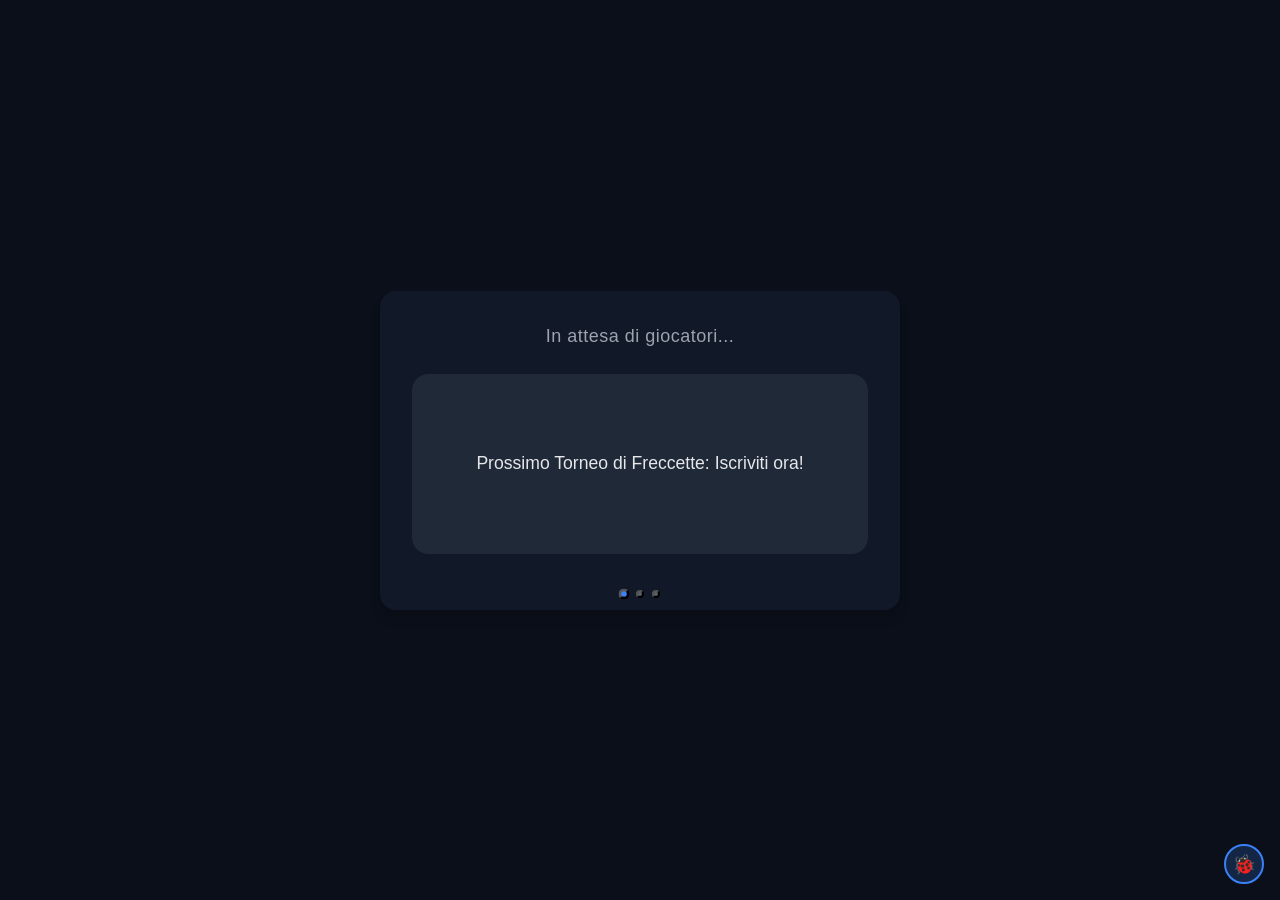
==== frontend/ui-locale/index.html @ 9a5e7460 "Add initial UI components and styles for game screen" ====
<!DOCTYPE html>
<html lang="it">
<head>
    <meta charset="UTF-8">
    <meta name="viewport" content="width=device-width, initial-scale=1.0">
    <title>PlayNode - Schermo Gioco</title>
    <link rel="icon" href="data:image/svg+xml,%3Csvg xmlns='http://www.w3.org/2000/svg' viewBox='0 0 100 100'%3E%3Ctext y='.9em' font-size='90'%3E⚽%3C/text%3E%3C/svg%3E">
    <link rel="stylesheet" href="style.css">
</head>
<body>
    <div class="container">
        <!-- Stato partita (aria-live per screen reader) -->
        <div id="game-status" class="status" aria-live="polite">In attesa di giocatori...</div>

        <!-- Elementi gioco (timer, punteggi, log) -->
        <div id="game-elements">
            <!-- Timer -->
            <div id="timer" class="timer" aria-label="Timer partita">05:00</div>

            <!-- Punteggi -->
            <div class="scores" aria-label="Punteggi">
                <div class="score-team" aria-labelledby="team1-label">
                    <div id="team1-label" class="team-label">Squadra 1</div>
                    <div class="team-score" id="score1" aria-label="Punteggio Squadra 1, zero">0</div>
                </div>
                <div class="score-team" aria-labelledby="team2-label">
                    <div id="team2-label" class="team-label">Squadra 2</div>
                    <div class="team-score" id="score2" aria-label="Punteggio Squadra 2, zero">0</div>
                </div>
            </div>

            <!-- Ultimo evento / Log -->
            <div id="event-log" class="log" aria-live="assertive">Pronto per iniziare...</div>
        </div>

        <!-- Carousel -->
        <div id="carousel" class="carousel" aria-label="Carosello promozionale">
            <div class="carousel-slide active" data-slide-index="0">Prossimo Torneo di Freccette: Iscriviti ora!</div>
            <div class="carousel-slide" data-slide-index="1">Offerta Speciale: 2 Medie a 10€</div>
            <div class="carousel-slide" data-slide-index="2">Happy Hour dalle 18:00 - 20:00!</div>
        </div>
        <!-- Carousel indicators -->
        <div id="carousel-indicators" class="carousel-indicators" aria-label="Indicatori carosello">
            <button class="indicator active" data-slide-to="0" aria-label="Slide 1, selezionata"></button>
            <button class="indicator" data-slide-to="1" aria-label="Slide 2"></button>
            <button class="indicator" data-slide-to="2" aria-label="Slide 3"></button>
        </div>

        <!-- Pulsanti di debug (nascosti di default) -->
        <div id="debug-panel" class="debug-panel" aria-label="Pannello di debug">
            <button id="debug-goal1">Goal Squadra 1</button>
            <button id="debug-goal2">Goal Squadra 2</button>
            <button id="debug-reset">Reset</button>
        </div>

        <!-- Overlay goal animation -->
        <div id="goal-overlay" class="goal-overlay" aria-hidden="true">GOAL!</div>
    </div>

    <!-- Debug toggle (hidden but accessible via keyboard) -->
    <button id="debug-toggle" class="debug-toggle" aria-label="Attiva modalità debug">🐞</button>

    <script src="app.js"></script>
</body>
</html>
---- frontend/ui-locale/style.css ----
:root {
    --bg-dark: #0b0f19;
    --bg-card: #111827;
    --bg-card-lighter: #1f2937;
    --primary-blue: #3b82f6;
    --primary-blue-hover: #2563eb;
    --success-green: #10b981;
    --success-green-dark: #059669;
    --error-red: #ef4444;
    --warning-amber: #f59e0b;
    --text-light: #e5e7eb;
    --text-muted: #9ca3af;
    --text-dark: #1f2937;
    --shadow-sm: 0 1px 3px rgba(0,0,0,0.12);
    --shadow-md: 0 4px 6px -1px rgba(0,0,0,0.1), 0 2px 4px -1px rgba(0,0,0,0.06);
    --shadow-lg: 0 10px 15px -3px rgba(0,0,0,0.1), 0 4px 6px -2px rgba(0,0,0,0.05);
    --radius-sm: 6px;
    --radius-md: 12px;
    --radius-lg: 16px;
    --transition-fast: 150ms ease;
    --transition-normal: 300ms ease;
    --transition-slow: 500ms ease;
    --font-sans: 'Inter', 'Roboto', 'Helvetica Neue', Arial, sans-serif;
    --font-mono: 'JetBrains Mono', 'Fira Code', monospace;
}

/* Reset & base */
*,
*::before,
*::after {
    box-sizing: border-box;
    margin: 0;
    padding: 0;
}

html {
    font-size: 100%; /* 16px base */
    scroll-behavior: smooth;
}

body {
    background-color: var(--bg-dark);
    color: var(--text-light);
    font-family: var(--font-sans);
    min-height: 100vh;
    display: flex;
    justify-content: center;
    align-items: center;
    padding: 1rem;
    line-height: 1.5;
    -webkit-font-smoothing: antialiased;
    -moz-osx-font-smoothing: grayscale;
}

/* Container */
.container {
    background: var(--bg-card);
    border-radius: var(--radius-lg);
    padding: 2rem;
    width: 100%;
    max-width: 520px;
    box-shadow: var(--shadow-lg);
    position: relative;
    overflow: hidden;
    text-align: center;
}

/* Status */
.status {
    font-size: 1.125rem;
    margin-bottom: 1.5rem;
    color: var(--text-muted);
    min-height: 1.5rem;
    letter-spacing: 0.5px;
    transition: color var(--transition-normal);
}

/* Timer */
.timer {
    font-size: clamp(2.5rem, 8vw, 4.5rem);
    font-weight: 800;
    letter-spacing: -0.5px;
    margin-bottom: 2rem;
    color: var(--primary-blue);
    font-feature-settings: "tnum";
    text-shadow: 0 0 8px rgba(59, 130, 246, 0.4);
    transition: transform var(--transition-fast);
}
.timer:hover {
    transform: scale(1.02);
}

/* Scores */
.scores {
    display: flex;
    justify-content: space-around;
    margin-bottom: 2rem;
    gap: 1.5rem;
}
.score-team {
    flex: 1;
    display: flex;
    flex-direction: column;
    align-items: center;
}
.team-label {
    font-size: 1rem;
    color: var(--text-muted);
    margin-bottom: 0.5rem;
    text-transform: uppercase;
    letter-spacing: 0.8px;
}
.team-score {
    font-size: clamp(3rem, 10vw, 5rem);
    font-weight: 900;
    color: var(--success-green);
    font-feature-settings: "tnum";
    min-height: 1em;
    display: inline-flex;
    align-items: center;
    justify-content: center;
    position: relative;
    transition: color var(--transition-fast), transform var(--transition-fast);
}

/* Score update animation */
.team-score.updated {
    animation: scorePop 0.6s ease;
}
@keyframes scorePop {
    0% { transform: scale(1); color: var(--success-green); text-shadow: 0 0 8px rgba(16,185,129,0.5); }
    30% { transform: scale(1.3); color: #fff; text-shadow: 0 0 12px rgba(255,255,255,0.8); }
    60% { transform: scale(1); color: var(--success-green); text-shadow: 0 0 8px rgba(16,185,129,0.5); }
    100% { transform: scale(1); color: var(--success-green); text-shadow: 0 0 8px rgba(16,185,129,0.5); }
}

/* Log */
.log {
    background: rgba(255,255,255,0.04);
    border: 1px solid rgba(255,255,255,0.08);
    border-radius: var(--radius-md);
    padding: 0.75rem 1rem;
    margin-bottom: 1.5rem;
    font-size: 0.95rem;
    min-height: 2.5rem;
    display: flex;
    align-items: center;
    justify-content: center;
    color: var(--text-light);
    backdrop-filter: blur(4px);
    transition: background-color var(--transition-normal), border-color var(--transition-normal);
}
.log.empty {
    color: var(--text-muted);
    font-style: italic;
}

/* Carousel */
.carousel {
    position: relative;
    width: 100%;
    height: 180px;
    overflow: hidden;
    border-radius: var(--radius-lg);
    background: var(--bg-dark);
    margin-bottom: 1.5rem;
    display: none; /* toggled by JS */
}
.carousel-slide {
    position: absolute;
    inset: 0;
    display: flex;
    align-items: center;
    justify-content: center;
    background: var(--bg-card-lighter);
    color: var(--text-light);
    font-size: 1.1rem;
    text-align: center;
    padding: 1rem;
    opacity: 0;
    transition: opacity var(--transition-slow) ease-in-out;
    pointer-events: none;
}
.carousel-slide.active {
    opacity: 1;
    pointer-events: auto;
    z-index: 2;
}
.carousel-indicators {
    position: absolute;
    bottom: 0.75rem;
    left: 50%;
    transform: translateX(-50%);
    display: flex;
    gap: 0.5rem;
    z-index: 3;
}
.indicator {
    width: 8px;
    height: 8px;
    background: rgba(255,255,255,0.3);
    border-radius: 50%;
    cursor: pointer;
    transition: background var(--transition-fast), transform var(--transition-fast);
}
.indicator.active,
.indicator:hover {
    background: var(--primary-blue);
    transform: scale(1.4);
}

/* Debug toggle */
.debug-toggle {
    position: fixed;
    bottom: 1rem;
    right: 1rem;
    width: 2.5rem;
    height: 2.5rem;
    border-radius: 50%;
    background: rgba(59,130,246,0.2);
    color: var(--primary-blue);
    border: 2px solid var(--primary-blue);
    font-size: 1.2rem;
    display: flex;
    align-items: center;
    justify-content: center;
    cursor: pointer;
    z-index: 1000;
    transition: all var(--transition-fast);
}
.debug-toggle:hover {
    background: var(--primary-blue);
    color: white;
    transform: scale(1.1);
}

/* Debug panel */
.debug-panel {
    display: none; /* toggled by JS */
    gap: 0.75rem;
    justify-content: center;
    margin-top: 1.5rem;
    padding-top: 1rem;
    border-top: 1px solid rgba(255,255,255,0.1);
}
.debug-panel button {
    background: var(--primary-blue);
    color: white;
    border: none;
    padding: 0.5rem 1rem;
    border-radius: var(--radius-sm);
    font-size: 0.9rem;
    cursor: pointer;
    transition: background var(--transition-fast), transform var(--transition-fast);
}
.debug-panel button:hover {
    background: var(--primary-blue-hover);
    transform: translateY(-2px);
}
.debug-panel button:active {
    transform: translateY(0);
}

/* Goal overlay */
.goal-overlay {
    position: fixed;
    inset: 0;
    display: flex;
    align-items: center;
    justify-content: center;
    font-size: clamp(5rem, 20vw, 10rem);
    font-weight: 900;
    pointer-events: none;
    z-index: 2000;
    opacity: 0;
    transform: scale(0.5);
    transition: opacity var(--transition-fast), transform var(--transition-fast);
}
.goal-overlay.show {
    opacity: 1;
    transform: scale(1.1);
    animation: goalPop var(--transition-slow) forwards;
}
@keyframes goalPop {
    0% { opacity: 0; transform: scale(0.5); }
    30% { opacity: 1; transform: scale(1.2); }
    100% { opacity: 0; transform: scale(1); }
}
.goal-overlay.team1 { color: var(--success-green); text-shadow: 0 0 20px var(--success-green), 0 0 30px var(--success-green); }
.goal-overlay.team2 { color: var(--error-red); text-shadow: 0 0 20px var(--error-red), 0 0 30px var(--error-red); }

/* Responsive tweaks */
@media (max-width: 480px) {
    .container {
        padding: 1.5rem;
    }
    .status {
        font-size: 1rem;
    }
    .scores {
        flex-direction: column;
        gap: 1rem;
    }
    .team-score {
        font-size: clamp(2.5rem, 8vw, 4rem);
    }
    .carousel {
        height: 150px;
    }
}

/* Accessibility: focus visible */
button:focus-visible,
.indicator:focus-visible {
    outline: 2px solid var(--primary-blue);
    outline-offset: 2px;
}
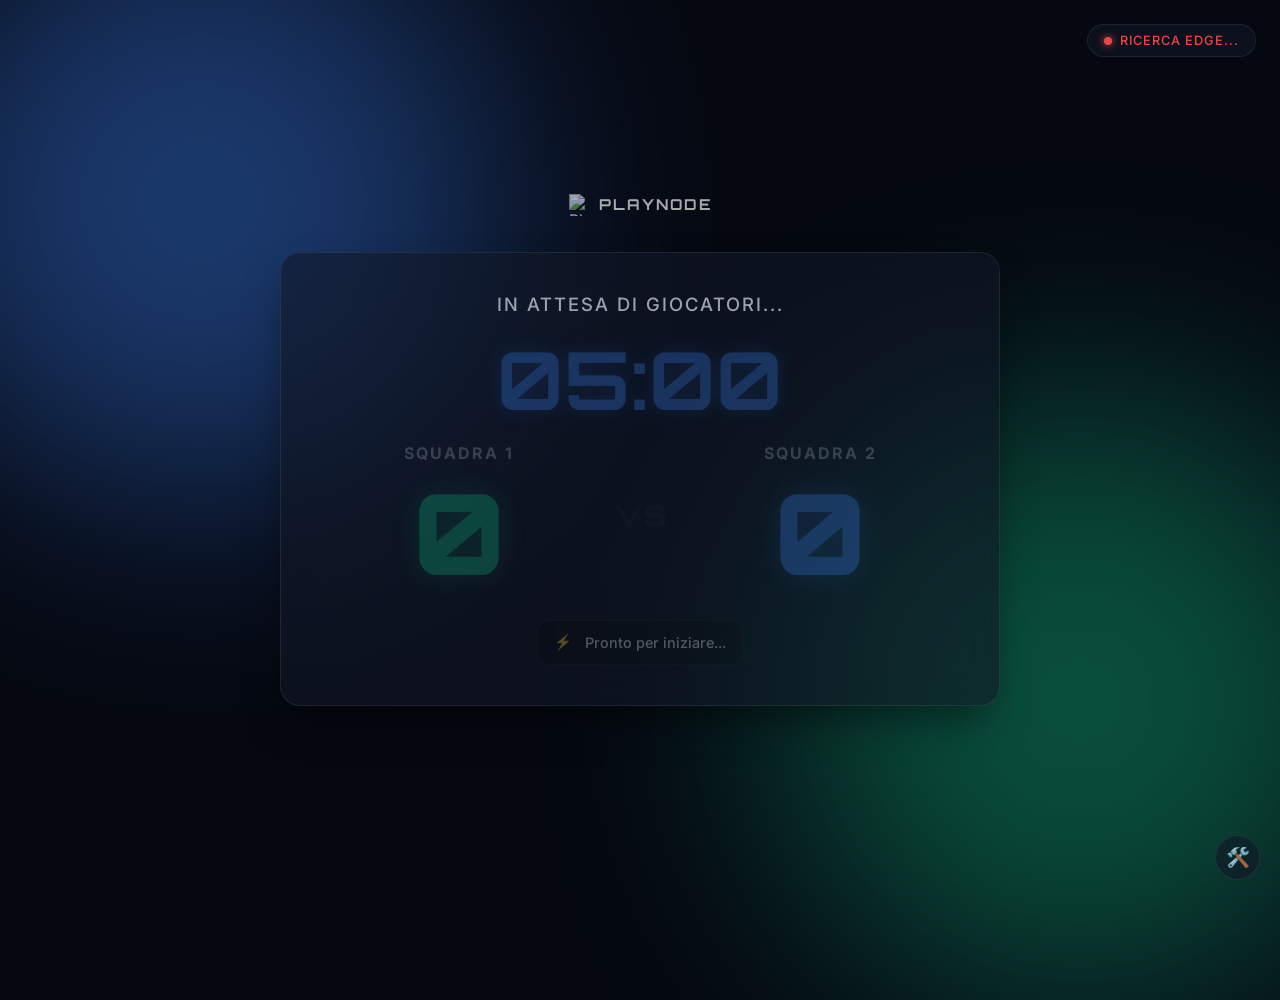
==== commit 69132f62: "Refactor PlayNode UI. Update HTML for better accessibility and layout, including new debug controls." ====
--- a/frontend/ui-locale/index.html
+++ b/frontend/ui-locale/index.html
@@ -1,65 +1,78 @@
 <!DOCTYPE html>
 <html lang="it">
+
 <head>
     <meta charset="UTF-8">
     <meta name="viewport" content="width=device-width, initial-scale=1.0">
     <title>PlayNode - Schermo Gioco</title>
-    <link rel="icon" href="data:image/svg+xml,%3Csvg xmlns='http://www.w3.org/2000/svg' viewBox='0 0 100 100'%3E%3Ctext y='.9em' font-size='90'%3E⚽%3C/text%3E%3C/svg%3E">
+    <link rel="preconnect" href="https://fonts.googleapis.com">
+    <link rel="preconnect" href="https://fonts.gstatic.com" crossorigin>
+    <link
+        href="https://fonts.googleapis.com/css2?family=Inter:wght@400;500;600&family=Orbitron:wght@700;900&display=swap"
+        rel="stylesheet">
+
+    <link rel="icon" type="image/png" href="./assets/img/Logo.png">
+
     <link rel="stylesheet" href="style.css">
 </head>
+
 <body>
-    <div class="container">
-        <!-- Stato partita (aria-live per screen reader) -->
-        <div id="game-status" class="status" aria-live="polite">In attesa di giocatori...</div>
+    <div class="ambient-light blue-light"></div>
+    <div class="ambient-light green-light"></div>
 
-        <!-- Elementi gioco (timer, punteggi, log) -->
-        <div id="game-elements">
-            <!-- Timer -->
-            <div id="timer" class="timer" aria-label="Timer partita">05:00</div>
+    <div id="connection-status" class="connection-badge offline" aria-label="Stato connessione Edge">
+        <span class="dot"></span> <span class="text">Edge Disconnesso</span>
+    </div>
 
-            <!-- Punteggi -->
-            <div class="scores" aria-label="Punteggi">
-                <div class="score-team" aria-labelledby="team1-label">
-                    <div id="team1-label" class="team-label">Squadra 1</div>
-                    <div class="team-score" id="score1" aria-label="Punteggio Squadra 1, zero">0</div>
+    <div>
+        <header class="minimal-brand">
+            <img src="./assets/img/Logo.png" alt="PlayNode Logo" class="brand-logo">
+            <span class="brand-name">PLAYNODE</span>
+        </header>
+    </div>
+
+    <main class="glass-container">
+        <header class="header">
+            <h1 id="game-status" class="status-text" aria-live="polite">In attesa di giocatori...</h1>
+        </header>
+
+        <section id="game-elements" class="game-board">
+            <div class="timer-wrapper">
+                <div id="timer" class="timer-display" aria-label="Timer partita">05:00</div>
+            </div>
+
+            <div class="scores-wrapper" aria-label="Punteggi">
+                <div class="score-card team1">
+                    <h2 class="team-label">Squadra 1</h2>
+                    <div class="score-display" id="score1" aria-label="Punteggio Squadra 1">0</div>
                 </div>
-                <div class="score-team" aria-labelledby="team2-label">
-                    <div id="team2-label" class="team-label">Squadra 2</div>
-                    <div class="team-score" id="score2" aria-label="Punteggio Squadra 2, zero">0</div>
+                <div class="divider">VS</div>
+                <div class="score-card team2">
+                    <h2 class="team-label">Squadra 2</h2>
+                    <div class="score-display" id="score2" aria-label="Punteggio Squadra 2">0</div>
                 </div>
             </div>
 
-            <!-- Ultimo evento / Log -->
-            <div id="event-log" class="log" aria-live="assertive">Pronto per iniziare...</div>
-        </div>
+            <div id="event-log" class="event-log" aria-live="assertive">
+                <span class="pulse-icon">⚡</span> <span id="log-text">Pronto per iniziare...</span>
+            </div>
+        </section>
 
-        <!-- Carousel -->
-        <div id="carousel" class="carousel" aria-label="Carosello promozionale">
-            <div class="carousel-slide active" data-slide-index="0">Prossimo Torneo di Freccette: Iscriviti ora!</div>
-            <div class="carousel-slide" data-slide-index="1">Offerta Speciale: 2 Medie a 10€</div>
-            <div class="carousel-slide" data-slide-index="2">Happy Hour dalle 18:00 - 20:00!</div>
-        </div>
-        <!-- Carousel indicators -->
-        <div id="carousel-indicators" class="carousel-indicators" aria-label="Indicatori carosello">
-            <button class="indicator active" data-slide-to="0" aria-label="Slide 1, selezionata"></button>
-            <button class="indicator" data-slide-to="1" aria-label="Slide 2"></button>
-            <button class="indicator" data-slide-to="2" aria-label="Slide 3"></button>
-        </div>
+        <aside id="debug-panel" class="debug-panel" aria-label="Pannello di debug">
+            <button id="debug-conn">🔌 Toggle Edge</button>
+            <button id="debug-goal1">⚽ Goal Sq. 1</button>
+            <button id="debug-goal2">⚽ Goal Sq. 2</button>
+            <button id="debug-reset">🔄 Reset</button>
+        </aside>
+    </main>
 
-        <!-- Pulsanti di debug (nascosti di default) -->
-        <div id="debug-panel" class="debug-panel" aria-label="Pannello di debug">
-            <button id="debug-goal1">Goal Squadra 1</button>
-            <button id="debug-goal2">Goal Squadra 2</button>
-            <button id="debug-reset">Reset</button>
-        </div>
-
-        <!-- Overlay goal animation -->
-        <div id="goal-overlay" class="goal-overlay" aria-hidden="true">GOAL!</div>
+    <div id="goal-overlay" class="goal-overlay" aria-hidden="true">
+        <div class="goal-text">GOAL!</div>
     </div>
 
-    <!-- Debug toggle (hidden but accessible via keyboard) -->
-    <button id="debug-toggle" class="debug-toggle" aria-label="Attiva modalità debug">🐞</button>
+    <button id="debug-toggle" class="debug-toggle" aria-label="Attiva debug">🛠️</button>
 
     <script src="app.js"></script>
 </body>
+
 </html>
--- a/frontend/ui-locale/style.css
+++ b/frontend/ui-locale/style.css
@@ -1,317 +1,408 @@
+/* =========================================
+   PLAYNODE - SCHERMO GIOCO (STYLE.CSS)
+   ========================================= */
+
 :root {
-    --bg-dark: #0b0f19;
-    --bg-card: #111827;
-    --bg-card-lighter: #1f2937;
-    --primary-blue: #3b82f6;
-    --primary-blue-hover: #2563eb;
-    --success-green: #10b981;
-    --success-green-dark: #059669;
-    --error-red: #ef4444;
-    --warning-amber: #f59e0b;
-    --text-light: #e5e7eb;
+    --bg-base: #050810;
+    --glass-bg: rgba(17, 24, 39, 0.6);
+    --glass-border: rgba(255, 255, 255, 0.08);
+    --neon-blue: #3b82f6;
+    --neon-blue-glow: rgba(59, 130, 246, 0.5);
+    --neon-green: #10b981;
+    --neon-green-glow: rgba(16, 185, 129, 0.5);
+    --neon-red: #ef4444;
+    --neon-red-glow: rgba(239, 68, 68, 0.5);
+    --text-main: #f3f4f6;
     --text-muted: #9ca3af;
-    --text-dark: #1f2937;
-    --shadow-sm: 0 1px 3px rgba(0,0,0,0.12);
-    --shadow-md: 0 4px 6px -1px rgba(0,0,0,0.1), 0 2px 4px -1px rgba(0,0,0,0.06);
-    --shadow-lg: 0 10px 15px -3px rgba(0,0,0,0.1), 0 4px 6px -2px rgba(0,0,0,0.05);
-    --radius-sm: 6px;
-    --radius-md: 12px;
-    --radius-lg: 16px;
-    --transition-fast: 150ms ease;
-    --transition-normal: 300ms ease;
-    --transition-slow: 500ms ease;
-    --font-sans: 'Inter', 'Roboto', 'Helvetica Neue', Arial, sans-serif;
-    --font-mono: 'JetBrains Mono', 'Fira Code', monospace;
-}
-
-/* Reset & base */
-*,
-*::before,
-*::after {
+    --font-ui: 'Inter', sans-serif;
+    --font-display: 'Orbitron', sans-serif;
+}
+
+* {
     box-sizing: border-box;
     margin: 0;
     padding: 0;
 }
 
-html {
-    font-size: 100%; /* 16px base */
-    scroll-behavior: smooth;
-}
-
+/* --- Base e Layout Globale --- */
 body {
-    background-color: var(--bg-dark);
-    color: var(--text-light);
-    font-family: var(--font-sans);
+    background-color: var(--bg-base);
+    color: var(--text-main);
+    font-family: var(--font-ui);
     min-height: 100vh;
     display: flex;
+    flex-direction: column;
     justify-content: center;
     align-items: center;
-    padding: 1rem;
-    line-height: 1.5;
-    -webkit-font-smoothing: antialiased;
-    -moz-osx-font-smoothing: grayscale;
-}
-
-/* Container */
-.container {
-    background: var(--bg-card);
-    border-radius: var(--radius-lg);
-    padding: 2rem;
+    overflow: hidden;
+    position: relative;
+    padding: 1.5rem 1rem;
+}
+
+/* --- Sfondo Animato --- */
+.ambient-light {
+    position: absolute;
+    width: 600px;
+    height: 600px;
+    border-radius: 50%;
+    filter: blur(120px);
+    z-index: -1;
+    opacity: 0.4;
+    animation: drift 20s infinite alternate linear;
+}
+
+.blue-light {
+    background: var(--neon-blue);
+    top: -100px;
+    left: -100px;
+}
+
+.green-light {
+    background: var(--neon-green);
+    bottom: -100px;
+    right: -100px;
+    animation-delay: -10s;
+}
+
+@keyframes drift {
+    0% {
+        transform: translate(0, 0) scale(1);
+    }
+
+    100% {
+        transform: translate(100px, 50px) scale(1.2);
+    }
+}
+
+/* --- Header & Logo Minimalista --- */
+.minimal-brand {
+    display: inline-flex;
+    align-items: center;
+    gap: 8px;
+    opacity: 0.65;
+    margin-bottom: clamp(1.5rem, 4vh, 2.5rem);
+    transition: opacity 0.25s ease;
+}
+
+.minimal-brand:hover {
+    opacity: 1;
+}
+
+.brand-logo {
+    width: 22px;
+    height: 22px;
+    object-fit: contain;
+}
+
+.brand-name {
+    font-family: var(--font-display);
+    font-size: 15px;
+    font-weight: 700;
+    color: #fff;
+    letter-spacing: 2px;
+}
+
+/* --- Indicatore Connessione Edge IoT --- */
+.connection-badge {
+    position: absolute;
+    top: 1.5rem;
+    right: 1.5rem;
+    display: flex;
+    align-items: center;
+    gap: 0.5rem;
+    background: var(--glass-bg);
+    padding: 0.5rem 1rem;
+    border-radius: 50px;
+    border: 1px solid var(--glass-border);
+    backdrop-filter: blur(10px);
+    font-size: 0.8rem;
+    font-weight: 500;
+    text-transform: uppercase;
+    letter-spacing: 1px;
+    transition: all 0.3s;
+}
+
+.connection-badge .dot {
+    width: 8px;
+    height: 8px;
+    border-radius: 50%;
+    box-shadow: 0 0 8px currentColor;
+}
+
+.connection-badge.offline {
+    color: var(--neon-red);
+}
+
+.connection-badge.offline .dot {
+    background: var(--neon-red);
+    animation: blink 1s infinite;
+}
+
+.connection-badge.online {
+    color: var(--neon-green);
+}
+
+.connection-badge.online .dot {
+    background: var(--neon-green);
+}
+
+@keyframes blink {
+
+    0%,
+    100% {
+        opacity: 1;
+    }
+
+    50% {
+        opacity: 0.3;
+    }
+}
+
+/* --- Tabellone di Gioco Centrale (Glassmorphism) --- */
+.glass-container {
+    background: var(--glass-bg);
+    border: 1px solid var(--glass-border);
+    backdrop-filter: blur(20px);
+    -webkit-backdrop-filter: blur(20px);
+    border-radius: 20px;
+    padding: clamp(1.5rem, 4vw, 2.5rem);
+    /* Padding fluido */
     width: 100%;
-    max-width: 520px;
-    box-shadow: var(--shadow-lg);
+    max-width: 720px;
+    /* Card leggermente più stretta */
+    box-shadow: 0 20px 40px -10px rgba(0, 0, 0, 0.5);
+    text-align: center;
     position: relative;
-    overflow: hidden;
-    text-align: center;
-}
-
-/* Status */
-.status {
-    font-size: 1.125rem;
+}
+
+.status-text {
+    font-size: clamp(1rem, 2.5vw, 1.15rem);
+    /* Testo fluido */
+    color: var(--text-muted);
+    font-weight: 500;
+    text-transform: uppercase;
+    letter-spacing: 2px;
     margin-bottom: 1.5rem;
-    color: var(--text-muted);
-    min-height: 1.5rem;
-    letter-spacing: 0.5px;
-    transition: color var(--transition-normal);
-}
-
-/* Timer */
-.timer {
-    font-size: clamp(2.5rem, 8vw, 4.5rem);
-    font-weight: 800;
-    letter-spacing: -0.5px;
+}
+
+.game-board {
+    transition: opacity 0.5s ease;
+}
+
+/* --- Timer --- */
+.timer-wrapper {
+    margin-bottom: 1.5rem;
+}
+
+.timer-display {
+    font-family: var(--font-display);
+    font-size: clamp(3.5rem, 10vw, 5rem);
+    font-weight: 700;
+    color: var(--neon-blue);
+    text-shadow: 0 0 20px var(--neon-blue-glow);
+    line-height: 1;
+    transition: color 0.3s, text-shadow 0.3s, transform 0.1s;
+}
+
+.timer-display.low-time {
+    color: var(--neon-red);
+    text-shadow: 0 0 20px var(--neon-red-glow);
+    animation: pulse-danger 1s infinite;
+}
+
+@keyframes pulse-danger {
+
+    0%,
+    100% {
+        transform: scale(1);
+    }
+
+    50% {
+        transform: scale(1.05);
+    }
+}
+
+/* --- Punteggi --- */
+.scores-wrapper {
+    display: flex;
+    justify-content: space-between;
+    align-items: center;
     margin-bottom: 2rem;
-    color: var(--primary-blue);
-    font-feature-settings: "tnum";
-    text-shadow: 0 0 8px rgba(59, 130, 246, 0.4);
-    transition: transform var(--transition-fast);
-}
-.timer:hover {
-    transform: scale(1.02);
-}
-
-/* Scores */
-.scores {
-    display: flex;
-    justify-content: space-around;
-    margin-bottom: 2rem;
-    gap: 1.5rem;
-}
-.score-team {
+}
+
+.score-card {
     flex: 1;
     display: flex;
     flex-direction: column;
     align-items: center;
 }
+
+.divider {
+    font-family: var(--font-display);
+    font-size: clamp(1.2rem, 3vw, 1.8rem);
+    color: var(--glass-border);
+    font-weight: 900;
+    margin: 0 1rem;
+}
+
 .team-label {
-    font-size: 1rem;
+    font-size: clamp(0.85rem, 2vw, 1rem);
     color: var(--text-muted);
-    margin-bottom: 0.5rem;
     text-transform: uppercase;
-    letter-spacing: 0.8px;
-}
-.team-score {
-    font-size: clamp(3rem, 10vw, 5rem);
+    letter-spacing: 2px;
+    margin-bottom: 0.8rem;
+}
+
+.score-display {
+    font-family: var(--font-display);
+    font-size: clamp(4.5rem, 12vw, 7rem);
     font-weight: 900;
-    color: var(--success-green);
-    font-feature-settings: "tnum";
-    min-height: 1em;
+    line-height: 1;
+    color: var(--text-main);
+    text-shadow: 0 0 30px rgba(255, 255, 255, 0.1);
+    transition: all 0.3s cubic-bezier(0.175, 0.885, 0.32, 1.275);
+}
+
+.team1 .score-display {
+    color: var(--neon-green);
+    text-shadow: 0 0 30px var(--neon-green-glow);
+}
+
+.team2 .score-display {
+    color: var(--neon-blue);
+    text-shadow: 0 0 30px var(--neon-blue-glow);
+}
+
+.score-display.pop {
+    transform: scale(1.3);
+    color: #fff;
+    text-shadow: 0 0 50px #fff;
+}
+
+/* --- Log Eventi --- */
+.event-log {
+    background: rgba(0, 0, 0, 0.3);
+    border: 1px solid var(--glass-border);
+    border-radius: 12px;
+    padding: 0.8rem 1rem;
     display: inline-flex;
     align-items: center;
-    justify-content: center;
-    position: relative;
-    transition: color var(--transition-fast), transform var(--transition-fast);
-}
-
-/* Score update animation */
-.team-score.updated {
-    animation: scorePop 0.6s ease;
-}
-@keyframes scorePop {
-    0% { transform: scale(1); color: var(--success-green); text-shadow: 0 0 8px rgba(16,185,129,0.5); }
-    30% { transform: scale(1.3); color: #fff; text-shadow: 0 0 12px rgba(255,255,255,0.8); }
-    60% { transform: scale(1); color: var(--success-green); text-shadow: 0 0 8px rgba(16,185,129,0.5); }
-    100% { transform: scale(1); color: var(--success-green); text-shadow: 0 0 8px rgba(16,185,129,0.5); }
-}
-
-/* Log */
-.log {
-    background: rgba(255,255,255,0.04);
-    border: 1px solid rgba(255,255,255,0.08);
-    border-radius: var(--radius-md);
-    padding: 0.75rem 1rem;
-    margin-bottom: 1.5rem;
-    font-size: 0.95rem;
-    min-height: 2.5rem;
-    display: flex;
-    align-items: center;
-    justify-content: center;
-    color: var(--text-light);
-    backdrop-filter: blur(4px);
-    transition: background-color var(--transition-normal), border-color var(--transition-normal);
-}
-.log.empty {
-    color: var(--text-muted);
-    font-style: italic;
-}
-
-/* Carousel */
-.carousel {
-    position: relative;
-    width: 100%;
-    height: 180px;
-    overflow: hidden;
-    border-radius: var(--radius-lg);
-    background: var(--bg-dark);
-    margin-bottom: 1.5rem;
-    display: none; /* toggled by JS */
-}
-.carousel-slide {
-    position: absolute;
-    inset: 0;
-    display: flex;
-    align-items: center;
-    justify-content: center;
-    background: var(--bg-card-lighter);
-    color: var(--text-light);
-    font-size: 1.1rem;
-    text-align: center;
-    padding: 1rem;
-    opacity: 0;
-    transition: opacity var(--transition-slow) ease-in-out;
-    pointer-events: none;
-}
-.carousel-slide.active {
-    opacity: 1;
-    pointer-events: auto;
-    z-index: 2;
-}
-.carousel-indicators {
-    position: absolute;
-    bottom: 0.75rem;
-    left: 50%;
-    transform: translateX(-50%);
-    display: flex;
-    gap: 0.5rem;
-    z-index: 3;
-}
-.indicator {
-    width: 8px;
-    height: 8px;
-    background: rgba(255,255,255,0.3);
-    border-radius: 50%;
-    cursor: pointer;
-    transition: background var(--transition-fast), transform var(--transition-fast);
-}
-.indicator.active,
-.indicator:hover {
-    background: var(--primary-blue);
-    transform: scale(1.4);
-}
-
-/* Debug toggle */
-.debug-toggle {
-    position: fixed;
-    bottom: 1rem;
-    right: 1rem;
-    width: 2.5rem;
-    height: 2.5rem;
-    border-radius: 50%;
-    background: rgba(59,130,246,0.2);
-    color: var(--primary-blue);
-    border: 2px solid var(--primary-blue);
-    font-size: 1.2rem;
-    display: flex;
-    align-items: center;
-    justify-content: center;
-    cursor: pointer;
-    z-index: 1000;
-    transition: all var(--transition-fast);
-}
-.debug-toggle:hover {
-    background: var(--primary-blue);
-    color: white;
-    transform: scale(1.1);
-}
-
-/* Debug panel */
-.debug-panel {
-    display: none; /* toggled by JS */
-    gap: 0.75rem;
-    justify-content: center;
-    margin-top: 1.5rem;
-    padding-top: 1rem;
-    border-top: 1px solid rgba(255,255,255,0.1);
-}
-.debug-panel button {
-    background: var(--primary-blue);
-    color: white;
-    border: none;
-    padding: 0.5rem 1rem;
-    border-radius: var(--radius-sm);
+    gap: 0.8rem;
+    font-weight: 500;
     font-size: 0.9rem;
-    cursor: pointer;
-    transition: background var(--transition-fast), transform var(--transition-fast);
-}
-.debug-panel button:hover {
-    background: var(--primary-blue-hover);
-    transform: translateY(-2px);
-}
-.debug-panel button:active {
-    transform: translateY(0);
-}
-
-/* Goal overlay */
+}
+
+.pulse-icon {
+    animation: blink 2s infinite;
+}
+
+/* --- Animazione Goal Overlay Esplosivo --- */
 .goal-overlay {
     position: fixed;
     inset: 0;
+    pointer-events: none;
     display: flex;
     align-items: center;
     justify-content: center;
-    font-size: clamp(5rem, 20vw, 10rem);
-    font-weight: 900;
-    pointer-events: none;
-    z-index: 2000;
+    background: radial-gradient(circle, rgba(0, 0, 0, 0.8) 0%, rgba(0, 0, 0, 0.95) 100%);
+    z-index: 10000;
     opacity: 0;
-    transform: scale(0.5);
-    transition: opacity var(--transition-fast), transform var(--transition-fast);
-}
+    visibility: hidden;
+    transition: opacity 0.3s, visibility 0.3s;
+}
+
 .goal-overlay.show {
     opacity: 1;
-    transform: scale(1.1);
-    animation: goalPop var(--transition-slow) forwards;
-}
-@keyframes goalPop {
-    0% { opacity: 0; transform: scale(0.5); }
-    30% { opacity: 1; transform: scale(1.2); }
-    100% { opacity: 0; transform: scale(1); }
-}
-.goal-overlay.team1 { color: var(--success-green); text-shadow: 0 0 20px var(--success-green), 0 0 30px var(--success-green); }
-.goal-overlay.team2 { color: var(--error-red); text-shadow: 0 0 20px var(--error-red), 0 0 30px var(--error-red); }
-
-/* Responsive tweaks */
-@media (max-width: 480px) {
-    .container {
-        padding: 1.5rem;
-    }
-    .status {
-        font-size: 1rem;
-    }
-    .scores {
-        flex-direction: column;
-        gap: 1rem;
-    }
-    .team-score {
-        font-size: clamp(2.5rem, 8vw, 4rem);
-    }
-    .carousel {
-        height: 150px;
-    }
-}
-
-/* Accessibility: focus visible */
-button:focus-visible,
-.indicator:focus-visible {
-    outline: 2px solid var(--primary-blue);
-    outline-offset: 2px;
+    visibility: visible;
+}
+
+.goal-text {
+    font-family: var(--font-display);
+    font-size: 12vw;
+    font-weight: 900;
+    letter-spacing: 5px;
+    transform: scale(0.5);
+    opacity: 0;
+}
+
+.goal-overlay.show .goal-text {
+    animation: blast 1.5s cubic-bezier(0.175, 0.885, 0.32, 1.275) forwards;
+}
+
+.goal-overlay.t1 .goal-text {
+    color: var(--neon-green);
+    text-shadow: 0 0 80px var(--neon-green);
+}
+
+.goal-overlay.t2 .goal-text {
+    color: var(--neon-blue);
+    text-shadow: 0 0 80px var(--neon-blue);
+}
+
+@keyframes blast {
+    0% {
+        transform: scale(0.5) translateZ(-500px);
+        opacity: 0;
+        filter: blur(10px);
+    }
+
+    40% {
+        transform: scale(1.2) translateZ(0);
+        opacity: 1;
+        filter: blur(0);
+    }
+
+    80% {
+        transform: scale(1) translateZ(0);
+        opacity: 1;
+    }
+
+    100% {
+        transform: scale(1.5);
+        opacity: 0;
+        filter: blur(20px);
+    }
+}
+
+/* --- Pannello Debug --- */
+.debug-toggle {
+    position: fixed;
+    bottom: 20px;
+    right: 20px;
+    background: var(--glass-bg);
+    border: 1px solid var(--glass-border);
+    color: white;
+    border-radius: 50%;
+    width: 45px;
+    height: 45px;
+    font-size: 1.2rem;
+    cursor: pointer;
+    backdrop-filter: blur(10px);
+    z-index: 9999;
+}
+
+.debug-panel {
+    display: none;
+    flex-wrap: wrap;
+    gap: 8px;
+    justify-content: center;
+    margin-top: 1.5rem;
+    padding-top: 1.5rem;
+    border-top: 1px solid var(--glass-border);
+}
+
+.debug-panel button {
+    background: rgba(255, 255, 255, 0.1);
+    border: 1px solid var(--glass-border);
+    color: white;
+    padding: 0.4rem 0.8rem;
+    border-radius: 8px;
+    cursor: pointer;
+    font-family: var(--font-ui);
+    font-size: 0.85rem;
+    transition: background 0.2s;
+}
+
+.debug-panel button:hover {
+    background: rgba(255, 255, 255, 0.2);
 }
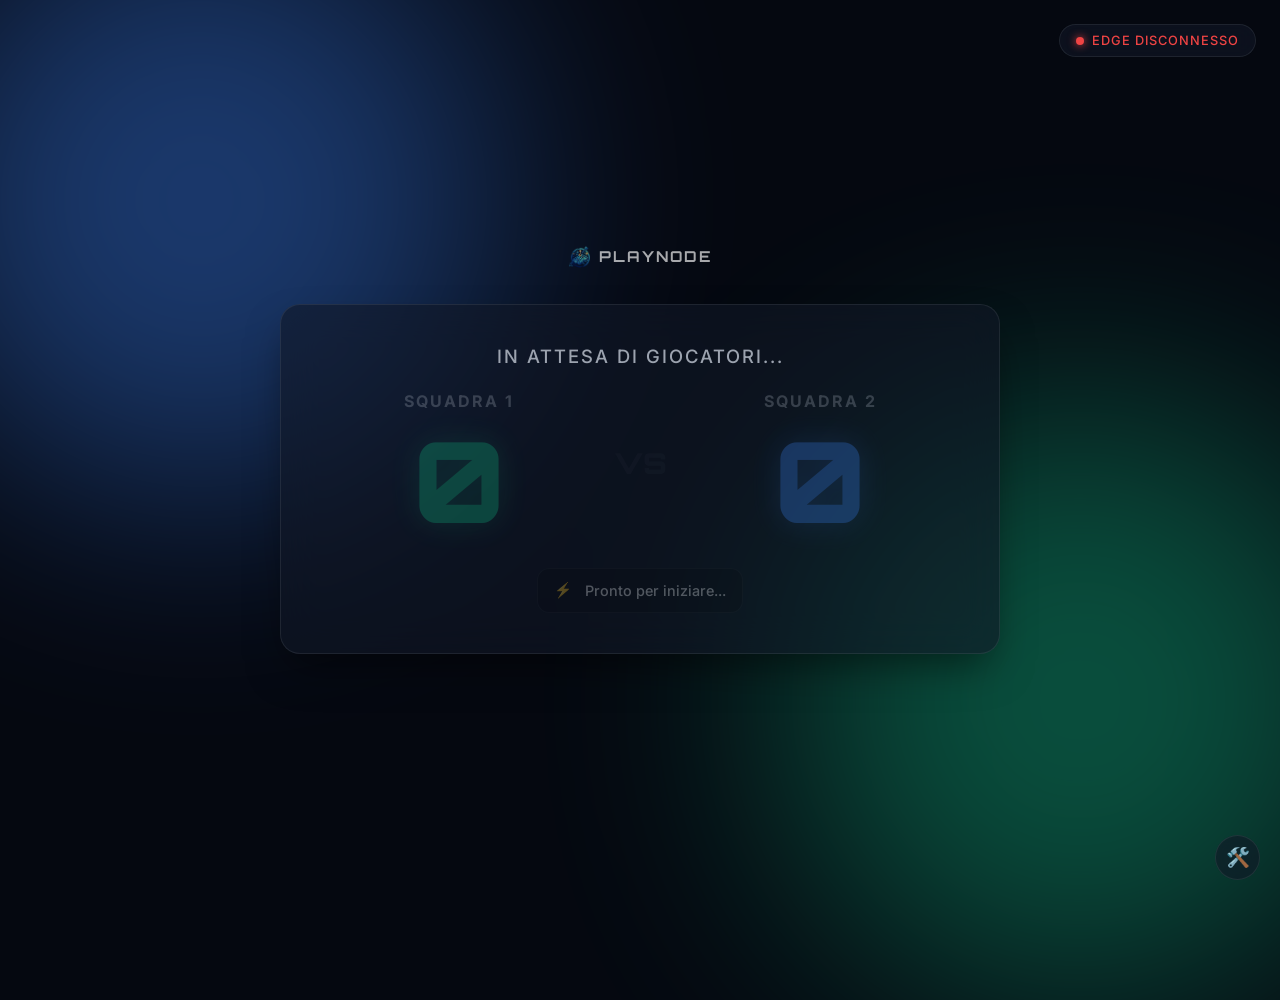
==== commit 6e628f74: "Debug EventoIoT" ====
--- a/frontend/ui-locale/index.html
+++ b/frontend/ui-locale/index.html
@@ -11,7 +11,7 @@
         href="https://fonts.googleapis.com/css2?family=Inter:wght@400;500;600&family=Orbitron:wght@700;900&display=swap"
         rel="stylesheet">
 
-    <link rel="icon" type="image/png" href="./assets/img/Logo.png">
+    <link rel="icon" type="image/png" href="../assets/img/Logo.png">
 
     <link rel="stylesheet" href="style.css">
 </head>
@@ -26,7 +26,7 @@
 
     <div>
         <header class="minimal-brand">
-            <img src="./assets/img/Logo.png" alt="PlayNode Logo" class="brand-logo">
+            <img src="../assets/img/Logo.png" alt="PlayNode Logo" class="brand-logo">
             <span class="brand-name">PLAYNODE</span>
         </header>
     </div>
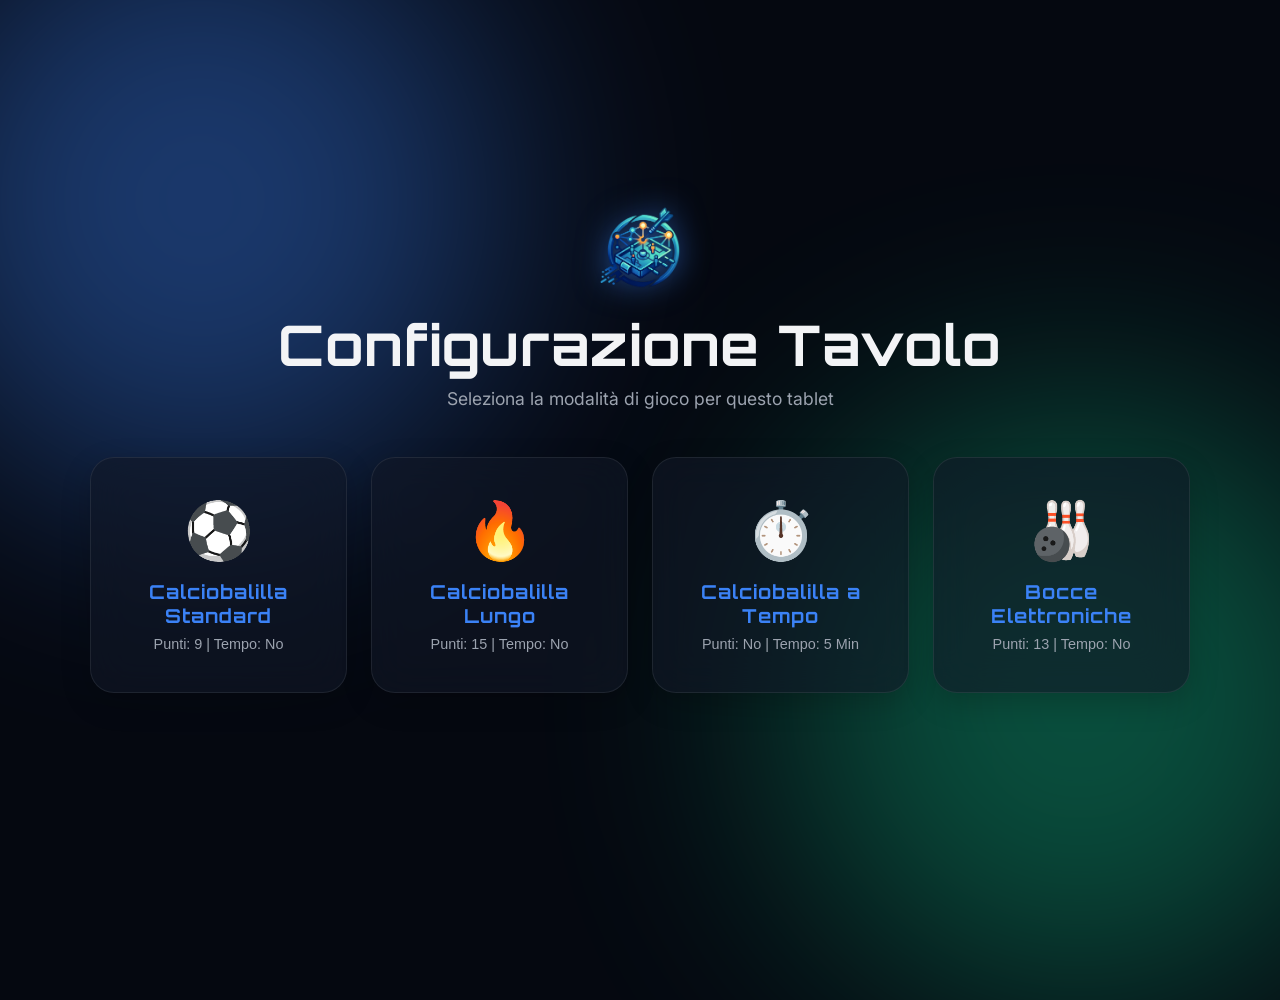
==== commit d70273ab: "UI DEFINITIVA Refactor UI setup and game logic; add setup menu for game selection." ====
--- a/frontend/ui-locale/index.html
+++ b/frontend/ui-locale/index.html
@@ -5,6 +5,7 @@
     <meta charset="UTF-8">
     <meta name="viewport" content="width=device-width, initial-scale=1.0">
     <title>PlayNode - Schermo Gioco</title>
+
     <link rel="preconnect" href="https://fonts.googleapis.com">
     <link rel="preconnect" href="https://fonts.gstatic.com" crossorigin>
     <link
@@ -12,7 +13,6 @@
         rel="stylesheet">
 
     <link rel="icon" type="image/png" href="../assets/img/Logo.png">
-
     <link rel="stylesheet" href="style.css">
 </head>
 
@@ -20,57 +20,98 @@
     <div class="ambient-light blue-light"></div>
     <div class="ambient-light green-light"></div>
 
-    <div id="connection-status" class="connection-badge offline" aria-label="Stato connessione Edge">
-        <span class="dot"></span> <span class="text">Edge Disconnesso</span>
+    <div id="setup-view" class="fullscreen-view">
+        <header class="setup-header">
+            <img src="../assets/img/Logo.png" alt="PlayNode Logo" class="setup-logo">
+            <h1 class="setup-title">Configurazione Tavolo</h1>
+            <p class="setup-subtitle">Seleziona la modalità di gioco per questo tablet</p>
+        </header>
+
+        <div class="cards-grid">
+            <button class="setup-card" data-id="3" data-max="9" data-timer="false">
+                <span class="card-icon">⚽</span>
+                <h4>Calciobalilla Standard</h4>
+                <p>Punti: 9 | Tempo: No</p>
+            </button>
+
+            <button class="setup-card" data-id="3" data-max="15" data-timer="false">
+                <span class="card-icon">🔥</span>
+                <h4>Calciobalilla Lungo</h4>
+                <p>Punti: 15 | Tempo: No</p>
+            </button>
+
+            <button class="setup-card" data-id="3" data-max="99" data-timer="true">
+                <span class="card-icon">⏱️</span>
+                <h4>Calciobalilla a Tempo</h4>
+                <p>Punti: No | Tempo: 5 Min</p>
+            </button>
+
+            <button class="setup-card" data-id="5" data-max="13" data-timer="false">
+                <span class="card-icon">🎳</span>
+                <h4>Bocce Elettroniche</h4>
+                <p>Punti: 13 | Tempo: No</p>
+            </button>
+        </div>
     </div>
 
-    <div>
-        <header class="minimal-brand">
-            <img src="../assets/img/Logo.png" alt="PlayNode Logo" class="brand-logo">
-            <span class="brand-name">PLAYNODE</span>
-        </header>
+    <div id="game-view" class="fullscreen-view" style="display: none;">
+
+        <button id="back-to-setup" class="back-btn">
+            🔙 Cambia Tavolo
+        </button>
+
+        <div id="connection-status" class="connection-badge offline" aria-label="Stato connessione Edge">
+            <span class="dot"></span> <span class="text">Edge Disconnesso</span>
+        </div>
+
+        <div>
+            <header class="minimal-brand">
+                <img src="../assets/img/Logo.png" alt="PlayNode Logo" class="brand-logo">
+                <span class="brand-name">PLAYNODE</span>
+            </header>
+        </div>
+
+        <main class="glass-container">
+            <header class="header">
+                <h1 id="game-status" class="status-text" aria-live="polite">In attesa di giocatori...</h1>
+            </header>
+
+            <section id="game-elements" class="game-board">
+                <div class="timer-wrapper">
+                    <div id="timer" class="timer-display" aria-label="Timer partita">05:00</div>
+                </div>
+
+                <div class="scores-wrapper" aria-label="Punteggi">
+                    <div class="score-card team1">
+                        <h2 class="team-label">Squadra 1</h2>
+                        <div class="score-display" id="score1" aria-label="Punteggio Squadra 1">0</div>
+                    </div>
+                    <div class="divider">VS</div>
+                    <div class="score-card team2">
+                        <h2 class="team-label">Squadra 2</h2>
+                        <div class="score-display" id="score2" aria-label="Punteggio Squadra 2">0</div>
+                    </div>
+                </div>
+
+                <div id="event-log" class="event-log" aria-live="assertive">
+                    <span class="pulse-icon">⚡</span> <span id="log-text">Pronto per iniziare...</span>
+                </div>
+            </section>
+
+            <aside id="debug-panel" class="debug-panel" aria-label="Pannello di debug">
+                <button id="debug-conn">🔌 Toggle Edge</button>
+                <button id="debug-goal1">⚽ Goal Sq. 1</button>
+                <button id="debug-goal2">⚽ Goal Sq. 2</button>
+                <button id="debug-reset">🔄 Reset</button>
+            </aside>
+        </main>
+
+        <div id="goal-overlay" class="goal-overlay" aria-hidden="true">
+            <div class="goal-text">GOAL!</div>
+        </div>
+
+        <button id="debug-toggle" class="debug-toggle" aria-label="Attiva debug">🛠️</button>
     </div>
-
-    <main class="glass-container">
-        <header class="header">
-            <h1 id="game-status" class="status-text" aria-live="polite">In attesa di giocatori...</h1>
-        </header>
-
-        <section id="game-elements" class="game-board">
-            <div class="timer-wrapper">
-                <div id="timer" class="timer-display" aria-label="Timer partita">05:00</div>
-            </div>
-
-            <div class="scores-wrapper" aria-label="Punteggi">
-                <div class="score-card team1">
-                    <h2 class="team-label">Squadra 1</h2>
-                    <div class="score-display" id="score1" aria-label="Punteggio Squadra 1">0</div>
-                </div>
-                <div class="divider">VS</div>
-                <div class="score-card team2">
-                    <h2 class="team-label">Squadra 2</h2>
-                    <div class="score-display" id="score2" aria-label="Punteggio Squadra 2">0</div>
-                </div>
-            </div>
-
-            <div id="event-log" class="event-log" aria-live="assertive">
-                <span class="pulse-icon">⚡</span> <span id="log-text">Pronto per iniziare...</span>
-            </div>
-        </section>
-
-        <aside id="debug-panel" class="debug-panel" aria-label="Pannello di debug">
-            <button id="debug-conn">🔌 Toggle Edge</button>
-            <button id="debug-goal1">⚽ Goal Sq. 1</button>
-            <button id="debug-goal2">⚽ Goal Sq. 2</button>
-            <button id="debug-reset">🔄 Reset</button>
-        </aside>
-    </main>
-
-    <div id="goal-overlay" class="goal-overlay" aria-hidden="true">
-        <div class="goal-text">GOAL!</div>
-    </div>
-
-    <button id="debug-toggle" class="debug-toggle" aria-label="Attiva debug">🛠️</button>
 
     <script src="app.js"></script>
 </body>
--- a/frontend/ui-locale/style.css
+++ b/frontend/ui-locale/style.css
@@ -1,5 +1,5 @@
 /* =========================================
-   PLAYNODE - SCHERMO GIOCO (STYLE.CSS)
+   PLAYNODE - SCHERMO GIOCO 
    ========================================= */
 
 :root {
@@ -24,19 +24,27 @@
     padding: 0;
 }
 
-/* --- Base e Layout Globale --- */
 body {
     background-color: var(--bg-base);
     color: var(--text-main);
     font-family: var(--font-ui);
-    min-height: 100vh;
+    height: 100vh;
+    overflow: hidden;
+}
+
+/* --- Viste a Schermo Intero --- */
+.fullscreen-view {
+    position: fixed;
+    top: 0;
+    left: 0;
+    width: 100vw;
+    height: 100vh;
     display: flex;
     flex-direction: column;
     justify-content: center;
     align-items: center;
-    overflow: hidden;
-    position: relative;
-    padding: 1.5rem 1rem;
+    padding: 20px;
+    z-index: 10;
 }
 
 /* --- Sfondo Animato --- */
@@ -46,7 +54,7 @@
     height: 600px;
     border-radius: 50%;
     filter: blur(120px);
-    z-index: -1;
+    z-index: 1;
     opacity: 0.4;
     animation: drift 20s infinite alternate linear;
 }
@@ -74,13 +82,121 @@
     }
 }
 
-/* --- Header & Logo Minimalista --- */
+/* =========================================
+   ELEMENTI VISTA SETUP
+   ========================================= */
+
+.setup-header {
+    text-align: center;
+    margin-bottom: 3rem;
+}
+
+.setup-logo {
+    width: 80px;
+    height: auto;
+    margin-bottom: 1rem;
+    filter: drop-shadow(0 0 15px rgba(59, 130, 246, 0.6));
+}
+
+.setup-title {
+    font-family: var(--font-display);
+    font-size: clamp(2rem, 5vw, 3.5rem);
+    font-weight: 700;
+    margin-bottom: 0.5rem;
+    letter-spacing: 1px;
+}
+
+.setup-subtitle {
+    color: var(--text-muted);
+    font-size: 1.1rem;
+}
+
+.cards-grid {
+    display: grid;
+    grid-template-columns: repeat(auto-fit, minmax(240px, 1fr));
+    gap: 1.5rem;
+    width: 100%;
+    max-width: 1100px;
+}
+
+.setup-card {
+    background: var(--glass-bg);
+    border: 1px solid var(--glass-border);
+    border-radius: 24px;
+    padding: 2.5rem 1.5rem;
+    color: var(--text-main);
+    text-align: center;
+    cursor: pointer;
+    backdrop-filter: blur(20px);
+    -webkit-backdrop-filter: blur(20px);
+    transition: all 0.3s ease;
+    display: flex;
+    flex-direction: column;
+    align-items: center;
+    box-shadow: 0 10px 30px rgba(0, 0, 0, 0.2);
+}
+
+.setup-card:hover {
+    background: rgba(255, 255, 255, 0.1);
+    border-color: rgba(59, 130, 246, 0.5);
+    transform: translateY(-8px);
+    box-shadow: 0 15px 40px rgba(0, 0, 0, 0.4);
+}
+
+.setup-card .card-icon {
+    font-size: 3.5rem;
+    margin-bottom: 1rem;
+}
+
+.setup-card h4 {
+    font-family: var(--font-display);
+    color: var(--neon-blue);
+    margin-bottom: 0.5rem;
+    font-size: 1.2rem;
+    letter-spacing: 1px;
+}
+
+.setup-card p {
+    color: var(--text-muted);
+    font-size: 0.9rem;
+}
+
+
+/* =========================================
+   ELEMENTI VISTA GIOCO
+   ========================================= */
+
+/* --- Bottone Cambia Tavolo (Bello e rotondo, zero quadrati bianchi!) --- */
+.back-btn {
+    position: absolute;
+    top: 24px;
+    left: 24px;
+    background: var(--glass-bg);
+    border: 1px solid var(--glass-border);
+    color: var(--text-main);
+    padding: 0.8rem 1.5rem;
+    border-radius: 50px;
+    cursor: pointer;
+    font-family: var(--font-ui);
+    font-weight: 500;
+    backdrop-filter: blur(10px);
+    transition: all 0.2s ease;
+    z-index: 1050;
+}
+
+.back-btn:hover {
+    background: rgba(255, 255, 255, 0.15);
+    border-color: var(--neon-blue);
+    transform: translateX(-3px);
+}
+
+/* --- Header Gioco --- */
 .minimal-brand {
-    display: inline-flex;
+    display: flex;
     align-items: center;
     gap: 8px;
     opacity: 0.65;
-    margin-bottom: clamp(1.5rem, 4vh, 2.5rem);
+    margin-bottom: 2rem;
     transition: opacity 0.25s ease;
 }
 
@@ -102,16 +218,16 @@
     letter-spacing: 2px;
 }
 
-/* --- Indicatore Connessione Edge IoT --- */
+/* --- Badge Connessione --- */
 .connection-badge {
     position: absolute;
-    top: 1.5rem;
-    right: 1.5rem;
+    top: 24px;
+    right: 24px;
     display: flex;
     align-items: center;
     gap: 0.5rem;
     background: var(--glass-bg);
-    padding: 0.5rem 1rem;
+    padding: 0.8rem 1.5rem;
     border-radius: 50px;
     border: 1px solid var(--glass-border);
     backdrop-filter: blur(10px);
@@ -119,7 +235,6 @@
     font-weight: 500;
     text-transform: uppercase;
     letter-spacing: 1px;
-    transition: all 0.3s;
 }
 
 .connection-badge .dot {
@@ -158,26 +273,21 @@
     }
 }
 
-/* --- Tabellone di Gioco Centrale (Glassmorphism) --- */
+/* --- Tabellone Centrale --- */
 .glass-container {
     background: var(--glass-bg);
     border: 1px solid var(--glass-border);
     backdrop-filter: blur(20px);
-    -webkit-backdrop-filter: blur(20px);
     border-radius: 20px;
     padding: clamp(1.5rem, 4vw, 2.5rem);
-    /* Padding fluido */
     width: 100%;
     max-width: 720px;
-    /* Card leggermente più stretta */
     box-shadow: 0 20px 40px -10px rgba(0, 0, 0, 0.5);
     text-align: center;
-    position: relative;
 }
 
 .status-text {
     font-size: clamp(1rem, 2.5vw, 1.15rem);
-    /* Testo fluido */
     color: var(--text-muted);
     font-weight: 500;
     text-transform: uppercase;
@@ -185,11 +295,6 @@
     margin-bottom: 1.5rem;
 }
 
-.game-board {
-    transition: opacity 0.5s ease;
-}
-
-/* --- Timer --- */
 .timer-wrapper {
     margin-bottom: 1.5rem;
 }
@@ -201,7 +306,7 @@
     color: var(--neon-blue);
     text-shadow: 0 0 20px var(--neon-blue-glow);
     line-height: 1;
-    transition: color 0.3s, text-shadow 0.3s, transform 0.1s;
+    transition: color 0.3s;
 }
 
 .timer-display.low-time {
@@ -222,7 +327,6 @@
     }
 }
 
-/* --- Punteggi --- */
 .scores-wrapper {
     display: flex;
     justify-content: space-between;
@@ -279,7 +383,6 @@
     text-shadow: 0 0 50px #fff;
 }
 
-/* --- Log Eventi --- */
 .event-log {
     background: rgba(0, 0, 0, 0.3);
     border: 1px solid var(--glass-border);
@@ -288,15 +391,10 @@
     display: inline-flex;
     align-items: center;
     gap: 0.8rem;
-    font-weight: 500;
     font-size: 0.9rem;
 }
 
-.pulse-icon {
-    animation: blink 2s infinite;
-}
-
-/* --- Animazione Goal Overlay Esplosivo --- */
+/* --- Animazioni Goal e Overlay --- */
 .goal-overlay {
     position: fixed;
     inset: 0;
@@ -377,7 +475,6 @@
     height: 45px;
     font-size: 1.2rem;
     cursor: pointer;
-    backdrop-filter: blur(10px);
     z-index: 9999;
 }
 
@@ -398,11 +495,4 @@
     padding: 0.4rem 0.8rem;
     border-radius: 8px;
     cursor: pointer;
-    font-family: var(--font-ui);
-    font-size: 0.85rem;
-    transition: background 0.2s;
-}
-
-.debug-panel button:hover {
-    background: rgba(255, 255, 255, 0.2);
 }
